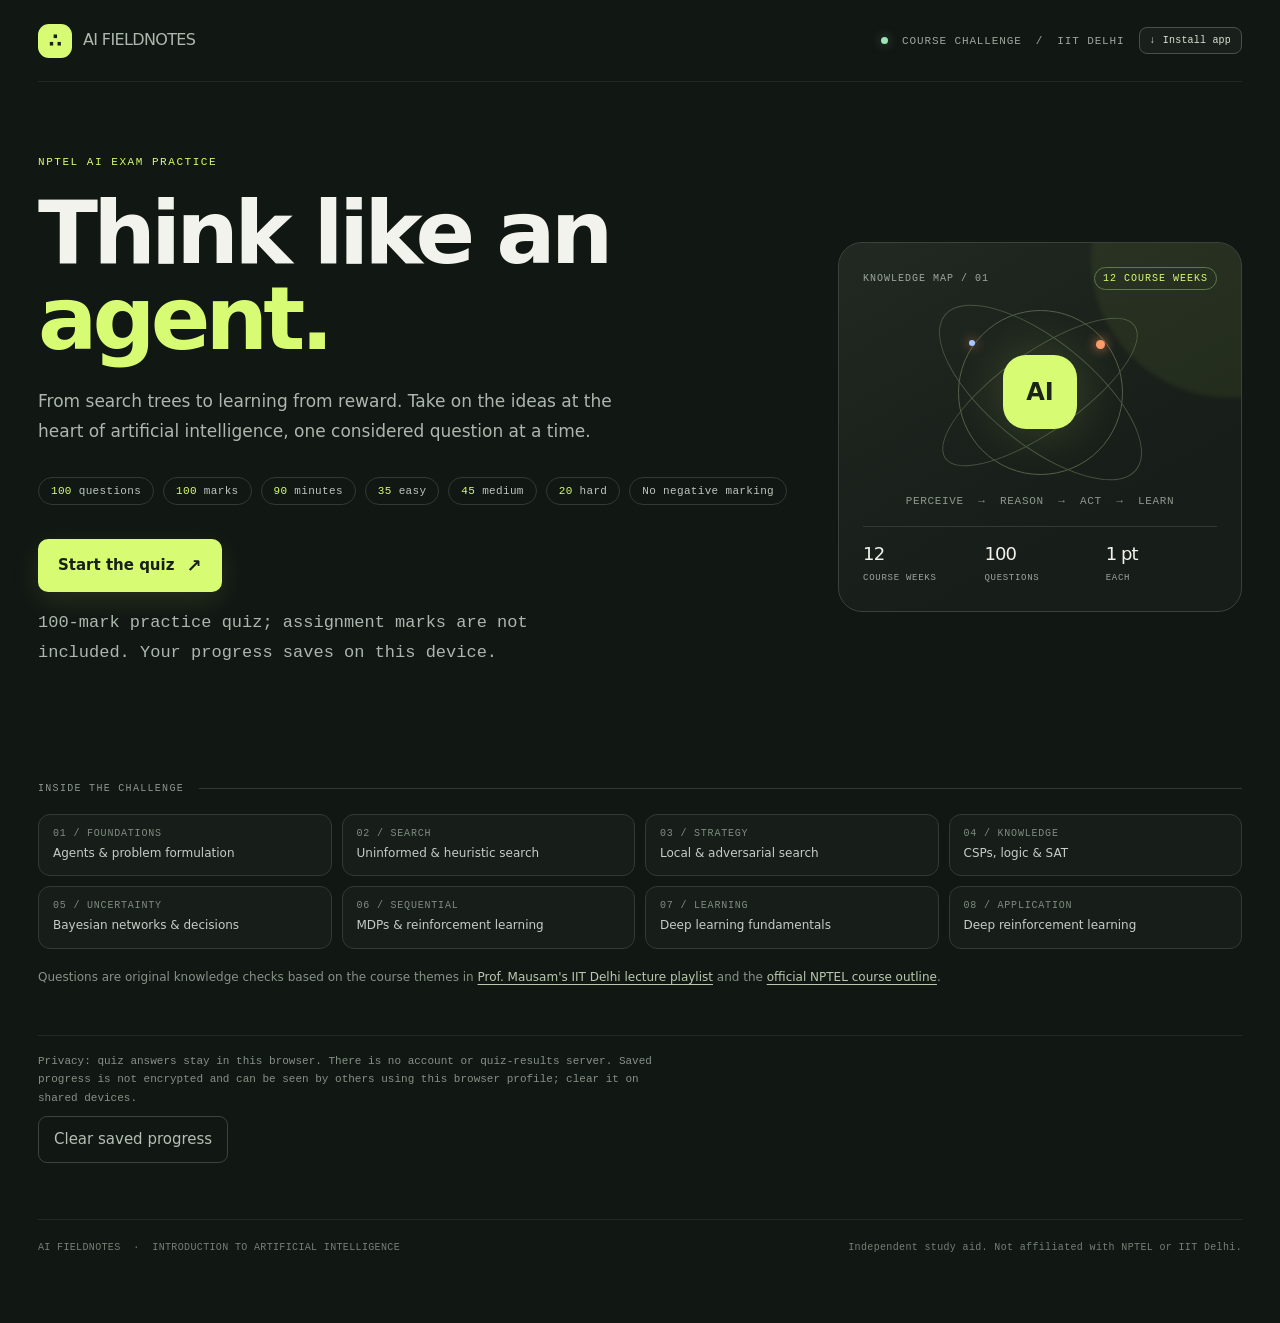
==== index.html @ 31dbb37e "Deploy AI Quiz website" ====
<!doctype html>
<html lang="en">
<head>
  <meta charset="utf-8">
  <meta name="viewport" content="width=device-width, initial-scale=1, viewport-fit=cover">
  <meta name="apple-mobile-web-app-capable" content="yes">
  <meta name="apple-mobile-web-app-status-bar-style" content="black-translucent">
  <meta name="apple-mobile-web-app-title" content="AI Fieldnotes">
  <meta name="mobile-web-app-capable" content="yes">
  <meta name="referrer" content="no-referrer">
  <meta http-equiv="Content-Security-Policy" content="default-src 'self'; script-src 'self'; style-src 'self'; img-src 'self' data:; font-src 'self'; connect-src 'self'; manifest-src 'self'; worker-src 'self'; base-uri 'self'; form-action 'self'; object-src 'none'">
  <link rel="manifest" href="./manifest.webmanifest">
  <link rel="icon" href="./favicon.svg" type="image/svg+xml">
  <link rel="apple-touch-icon" sizes="180x180" href="./icons/apple-touch-icon.png">
  <meta name="theme-color" content="#111713">
  <meta name="description" content="A 100-question, 100-mark exam practice quiz based on the IIT Delhi Introduction to Artificial Intelligence course.">
  <title>AI Fieldnotes — Introduction to Artificial Intelligence</title>

  <link rel="stylesheet" href="./styles.css?v=15">
</head>
<body>
  <div class="shell">
    <header class="topbar">
      <a class="brand" href="#" aria-label="AI Fieldnotes home"><span class="brand-mark">∴</span><span>AI <span>FIELDNOTES</span></span></a>
      <div class="top-right"><span class="status-dot"></span><span class="top-label">Course challenge</span><span aria-hidden="true" class="top-divider">/</span><span class="top-label">IIT Delhi</span><button id="install-btn" class="install-btn" type="button" aria-label="Install AI Fieldnotes">&#8595; <span>Install app</span></button></div>
    </header>

    <main id="welcome-view">
      <section class="hero">
        <div class="hero-copy">
          <div class="eyebrow">NPTEL AI exam practice</div>
          <h1>Think like an <span class="accent">agent.</span></h1>
          <p>From search trees to learning from reward. Take on the ideas at the heart of artificial intelligence, one considered question at a time.</p>
          <div class="pill-row"><span class="pill"><strong>100</strong> questions</span><span class="pill"><strong>100</strong> marks</span><span class="pill"><strong>90</strong> minutes</span><span class="pill"><strong>35</strong> easy</span><span class="pill"><strong>45</strong> medium</span><span class="pill"><strong>20</strong> hard</span><span class="pill">No negative marking</span></div>
          <div class="start-actions">
            <button id="start-btn" class="primary-btn" type="button" disabled aria-busy="true">Loading quiz...</button>
            <button id="end-saved-btn" class="quiet-btn hidden" type="button">End saved quiz and see results</button>
          </div>
          <p id="app-status" class="app-status" role="status" aria-live="polite">Preparing your quiz...</p>
          <p class="hero-note">100-mark practice quiz; assignment marks are not included. Your progress saves on this device.</p>
        </div>
        <aside class="visual-card" aria-label="Quiz overview">
          <div class="visual-top"><span>Knowledge map / 01</span><span class="live-tag">12 course weeks</span></div>
          <div class="orbit-wrap"><div class="orbit"><div class="orbit-core">AI</div><span class="orbit-dot"></span><span class="orbit-dot two"></span></div></div>
          <div class="visual-caption">PERCEIVE&nbsp; → &nbsp;REASON&nbsp; → &nbsp;ACT&nbsp; → &nbsp;LEARN</div>
          <div class="mini-stats"><div class="mini-stat"><b>12</b><span>Course weeks</span></div><div class="mini-stat"><b>100</b><span>Questions</span></div><div class="mini-stat"><b>1 pt</b><span>Each</span></div></div>
        </aside>
      </section>
      <section class="coverage" aria-labelledby="coverage-title">
        <div class="section-line" id="coverage-title">Inside the challenge</div>
        <div class="topic-grid">
          <div class="topic-chip"><b>01 / FOUNDATIONS</b>Agents & problem formulation</div>
          <div class="topic-chip"><b>02 / SEARCH</b>Uninformed & heuristic search</div>
          <div class="topic-chip"><b>03 / STRATEGY</b>Local & adversarial search</div>
          <div class="topic-chip"><b>04 / KNOWLEDGE</b>CSPs, logic & SAT</div>
          <div class="topic-chip"><b>05 / UNCERTAINTY</b>Bayesian networks & decisions</div>
          <div class="topic-chip"><b>06 / SEQUENTIAL</b>MDPs & reinforcement learning</div>
          <div class="topic-chip"><b>07 / LEARNING</b>Deep learning fundamentals</div>
          <div class="topic-chip"><b>08 / APPLICATION</b>Deep reinforcement learning</div>
        </div>
        <p class="source-note">Questions are original knowledge checks based on the course themes in <a href="https://youtube.com/playlist?list=PLp6ek2hDcoNB_YJCruBFjhF79f5ZHyBuz" target="_blank" rel="noreferrer">Prof. Mausam's IIT Delhi lecture playlist</a> and the <a href="https://archive.nptel.ac.in/content/syllabus_pdf/106102220.pdf" target="_blank" rel="noreferrer">official NPTEL course outline</a>.</p>
        <hr class="privacy-divider" aria-hidden="true">
        <p class="hero-note privacy-note">Privacy: quiz answers stay in this browser. There is no account or quiz-results server. Saved progress is not encrypted and can be seen by others using this browser profile; clear it on shared devices.</p>
        <button id="clear-saved-btn" class="quiet-btn" type="button">Clear saved progress</button>
      </section>
    </main>

    <main id="quiz-view" class="hidden" aria-live="polite"></main>
    <main id="result-view" class="hidden"></main>
    <footer class="footer"><span>AI FIELDNOTES &nbsp;·&nbsp; INTRODUCTION TO ARTIFICIAL INTELLIGENCE</span><span>Independent study aid. Not affiliated with NPTEL or IIT Delhi.</span></footer>
  </div>

  <div id="modal-root"></div>
  <div id="toast-root" aria-live="polite"></div>
    <script src="./app.js" defer></script>
</body>
</html>
---- styles.css ----
:root{color-scheme:dark;--bg:#111713;--panel:#191f1b;--panel2:#202823;--line:#303b33;--text:#f1f3ec;--muted:#9ca79d;--lime:#d7fb72;--lime-dark:#a7cd45;--orange:#ff9b6a;--green:#9be5b7;--red:#ff917f;--mono:ui-monospace,SFMono-Regular,Consolas,monospace;--sans:system-ui,-apple-system,BlinkMacSystemFont,"Segoe UI",sans-serif;--display:system-ui,-apple-system,BlinkMacSystemFont,"Segoe UI",sans-serif;--radius:18px}
    *{box-sizing:border-box}html{scroll-behavior:smooth}body{margin:0;background:var(--bg);color:var(--text);font-family:var(--sans);font-size:15px;line-height:1.55}button{font:inherit;color:inherit}button:focus-visible,a:focus-visible,summary:focus-visible{outline:2px solid var(--lime);outline-offset:3px}a{color:inherit}.shell{max-width:1280px;margin:auto;padding:0 38px}.topbar{height:82px;display:flex;align-items:center;justify-content:space-between;border-bottom:1px solid rgba(255,255,255,.08)}.brand{display:flex;gap:11px;align-items:center;text-decoration:none;font-family:var(--display);font-weight:800;font-size:16px;letter-spacing:-.04em}.brand-mark{width:34px;height:34px;border-radius:11px;background:var(--lime);color:#172015;display:grid;place-items:center;font-size:19px;font-weight:800}.brand span:last-child{color:#aeb8ad;font-weight:500}.top-right{display:flex;align-items:center;gap:14px;color:var(--muted);font:11px var(--mono);letter-spacing:.08em;text-transform:uppercase}.status-dot{width:7px;height:7px;background:var(--green);border-radius:50%;box-shadow:0 0 12px #9be5b766}.eyebrow{font:11px var(--mono);letter-spacing:.14em;text-transform:uppercase;color:var(--lime)}h1,h2,h3,p{margin-top:0}h1,h2,h3{font-family:var(--display);letter-spacing:-.055em}h1{font-size:clamp(48px,7vw,88px);line-height:.98;font-weight:700;margin:22px 0 25px;max-width:760px}h1 .accent{color:var(--lime)}h2{font-size:clamp(25px,3vw,36px);line-height:1.12;margin-bottom:10px}h3{font-size:19px;margin-bottom:7px}.muted{color:var(--muted)}.hero{display:grid;grid-template-columns:minmax(0,1.3fr) minmax(300px,.7fr);gap:50px;padding:74px 0 60px;align-items:center}.hero-copy p{max-width:585px;font-size:17px;line-height:1.75;color:#adb7ad;margin-bottom:30px}.pill-row{display:flex;gap:9px;flex-wrap:wrap;margin-bottom:34px}.pill{border:1px solid var(--line);border-radius:100px;padding:7px 12px;color:#bdc7bd;font:11px var(--mono);letter-spacing:.03em}.pill strong{color:var(--lime);font-weight:500}.primary-btn,.secondary-btn,.quiet-btn{border:0;cursor:pointer;transition:transform .18s ease,background .18s ease,border-color .18s ease}.primary-btn{display:inline-flex;align-items:center;justify-content:center;gap:12px;background:var(--lime);color:#172015;border-radius:10px;padding:15px 20px;font-weight:700;box-shadow:0 9px 28px #d7fb721a}.primary-btn:hover{background:#e2ff95;transform:translateY(-2px)}.primary-btn .arrow{font-size:18px;line-height:1}.hero-note{font:11px var(--mono);color:#879287;margin:16px 0 0}.visual-card{border:1px solid #39433a;background:linear-gradient(150deg,#212922,#171d18 70%);border-radius:24px;padding:24px;position:relative;overflow:hidden;min-height:370px}.visual-card:after{content:"";position:absolute;width:280px;height:280px;right:-130px;top:-125px;border-radius:50%;background:#c9f56410;filter:blur(2px)}.visual-top{display:flex;align-items:center;justify-content:space-between;font:10px var(--mono);letter-spacing:.1em;color:var(--muted);text-transform:uppercase}.live-tag{border:1px solid #59704a;color:var(--lime);border-radius:100px;padding:5px 8px}.orbit-wrap{height:205px;display:grid;place-items:center;position:relative}.orbit{width:165px;height:165px;border:1px solid #546049;border-radius:50%;display:grid;place-items:center;position:relative}.orbit:before,.orbit:after{content:"";position:absolute;border:1px solid #45533f;border-radius:50%;transform:rotate(-35deg)}.orbit:before{width:230px;height:78px}.orbit:after{width:245px;height:103px;transform:rotate(39deg)}.orbit-core{width:74px;height:74px;border-radius:23px;background:var(--lime);display:grid;place-items:center;color:#1b2417;font:800 24px var(--display);box-shadow:0 0 50px #d7fb7230;z-index:2}.orbit-dot{position:absolute;width:9px;height:9px;background:#ff9b6a;border-radius:50%;right:17px;top:29px;box-shadow:0 0 12px #ff9b6a}.orbit-dot.two{background:#a8c6ff;left:10px;bottom:36px;right:auto;width:6px;height:6px}.visual-caption{font:11px var(--mono);color:#8e998e;text-align:center;letter-spacing:.06em}.mini-stats{display:grid;grid-template-columns:1fr 1fr 1fr;border-top:1px solid var(--line);margin-top:19px;padding-top:16px;gap:10px}.mini-stat b{display:block;font:18px var(--display);letter-spacing:-.05em}.mini-stat span{font:9px var(--mono);color:var(--muted);letter-spacing:.08em;text-transform:uppercase}.section-line{display:flex;align-items:center;gap:15px;color:#8d988e;font:10px var(--mono);letter-spacing:.13em;text-transform:uppercase;margin-bottom:20px}.section-line:after{content:"";height:1px;background:var(--line);flex:1}.coverage{padding:25px 0 56px}.topic-grid{display:grid;grid-template-columns:repeat(4,1fr);gap:10px}.topic-chip{border:1px solid var(--line);border-radius:12px;padding:13px 14px;background:#171d19;color:#c5cec4;font-size:12px}.topic-chip b{display:block;font:10px var(--mono);color:#7f8c80;margin-bottom:5px;letter-spacing:.08em}.source-note{margin-top:19px;color:#879287;font-size:12px}.source-note a{color:#bac9ae;text-decoration-thickness:1px;text-underline-offset:3px}.footer{padding:22px 0 30px;border-top:1px solid rgba(255,255,255,.08);display:flex;justify-content:space-between;gap:20px;color:#758075;font:10px var(--mono);letter-spacing:.035em}
    .quiz-layout{display:grid;grid-template-columns:270px minmax(0,1fr);gap:25px;padding:34px 0 60px}.quiz-side,.question-panel,.result-card{border:1px solid var(--line);border-radius:var(--radius);background:var(--panel)}.quiz-side{padding:22px;height:max-content;position:sticky;top:18px}.side-heading{font:10px var(--mono);letter-spacing:.12em;color:#899489;text-transform:uppercase}.side-title{font:600 17px var(--display);margin:5px 0 2px}.side-meta{font:11px var(--mono);color:#879287}.progress-track{height:5px;border-radius:6px;background:#313a32;overflow:hidden;margin:18px 0 9px}.progress-fill{height:100%;width:0;background:var(--lime);transition:width .3s ease}.progress-label{display:flex;justify-content:space-between;font:10px var(--mono);color:#a1aca1}.question-nav{display:grid;grid-template-columns:repeat(5,1fr);gap:8px;margin:22px 0}.nav-number{aspect-ratio:1;border:1px solid #3b463d;border-radius:9px;background:transparent;color:#9ca69b;font:11px var(--mono);cursor:pointer;position:relative}.nav-number:hover{border-color:#a6be70;color:var(--text)}.nav-number.current{border-color:var(--lime);background:#d7fb7215;color:var(--lime)}.nav-number.answered:not(.current):after{content:"";position:absolute;width:4px;height:4px;right:5px;top:5px;background:var(--lime);border-radius:50%}.nav-number.flagged:before{content:"";position:absolute;left:5px;top:5px;width:5px;height:5px;background:var(--orange);border-radius:50%}.side-legend{display:flex;gap:12px;color:#839083;font:9px var(--mono);padding-top:14px;border-top:1px solid var(--line)}.legend-dot{display:inline-block;width:5px;height:5px;border-radius:50%;background:var(--lime);margin-right:5px;vertical-align:middle}.legend-dot.orange{background:var(--orange)}.timer-box{border:1px solid var(--line);border-radius:11px;display:flex;justify-content:space-between;padding:12px 13px;margin-top:18px}.timer-label{font:9px var(--mono);color:#879287;text-transform:uppercase;letter-spacing:.08em}.timer-value{font:13px var(--mono);color:#e7eee4}.timer-value.urgent{color:var(--orange)}.question-panel{padding:clamp(23px,4vw,42px);min-height:555px;display:flex;flex-direction:column}.q-topline{display:flex;align-items:center;justify-content:space-between;gap:12px;margin-bottom:33px}.q-number{font:11px var(--mono);color:#9ca69b;letter-spacing:.08em}.q-topic{border:1px solid #495541;border-radius:100px;padding:5px 10px;font:10px var(--mono);color:#c4df8d}.flag-btn{border:0;background:transparent;color:#8e998e;font-size:12px;cursor:pointer;padding:7px}.flag-btn:hover,.flag-btn.active{color:var(--orange)}.question-text{font:600 clamp(23px,3vw,32px)/1.3 var(--display);letter-spacing:-.04em;max-width:800px;margin-bottom:25px}.select-hint{font:10px var(--mono);color:#7f8a7f;margin-bottom:12px}.option-list{display:grid;gap:10px}.option{width:100%;text-align:left;display:grid;grid-template-columns:30px 1fr 18px;align-items:center;gap:13px;border:1px solid #343f36;background:#1b221d;padding:14px 15px;border-radius:12px;color:#dce2d9;cursor:pointer;transition:border .15s ease,background .15s ease}.option:hover{border-color:#71845c;background:#202a21}.option.selected{border-color:var(--lime);background:#d7fb720d}.option-key{height:25px;width:25px;border-radius:8px;border:1px solid #465147;color:#9eaa9e;display:grid;place-items:center;font:10px var(--mono)}.option.selected .option-key{background:var(--lime);border-color:var(--lime);color:#192016}.option-text{font-size:14px;line-height:1.5}.option-check{color:var(--lime);font-size:15px;opacity:0}.option.selected .option-check{opacity:1}.q-bottom{display:flex;justify-content:space-between;align-items:center;gap:10px;margin-top:auto;padding-top:30px}.quiet-btn{background:transparent;border:1px solid #3a453d;border-radius:9px;padding:11px 15px;color:#b5bfb4;cursor:pointer}.quiet-btn:hover:not(:disabled){border-color:#7c8d68;color:var(--text)}.quiet-btn:disabled{opacity:.35;cursor:default}.q-actions{display:flex;gap:9px}.q-bottom .primary-btn{padding:11px 16px;font-size:13px}.keyboard-tip{margin:20px 0 0;text-align:center;color:#788378;font:9px var(--mono)}.kbd{border:1px solid #39433b;border-radius:4px;padding:2px 4px;color:#a9b4a9}
    .result-wrap{padding:42px 0 64px;max-width:1000px;margin:auto}.result-hero{display:grid;grid-template-columns:1.1fr .9fr;gap:20px;margin:27px 0 20px}.result-card{padding:28px}.score-card{background:linear-gradient(145deg,#252e23,#1b221d);position:relative;overflow:hidden}.score-card:after{content:"";position:absolute;width:220px;height:220px;border:1px solid #d7fb721c;border-radius:50%;right:-100px;bottom:-130px;box-shadow:0 0 0 23px #d7fb7208,0 0 0 47px #d7fb7205}.score-label{font:10px var(--mono);letter-spacing:.12em;text-transform:uppercase;color:#a2af9e}.score-big{font:800 clamp(66px,10vw,100px)/1 var(--display);letter-spacing:-.09em;margin:16px 0 6px;color:var(--lime)}.score-big small{font-size:21px;color:#8f9a8e;letter-spacing:-.02em}.score-message{font-size:14px;color:#b9c4b7;max-width:430px}.score-card .primary-btn{margin-top:13px}.result-side{display:flex;flex-direction:column;gap:12px}.stat-card{flex:1;border:1px solid var(--line);background:var(--panel);border-radius:var(--radius);padding:19px 21px}.stat-card span{font:10px var(--mono);color:#89958a;letter-spacing:.1em;text-transform:uppercase}.stat-card b{display:block;font:600 25px var(--display);letter-spacing:-.05em;margin-top:3px}.section-title{display:flex;justify-content:space-between;align-items:baseline;gap:10px;margin:35px 0 14px}.section-title span{font:10px var(--mono);color:#818d82}.breakdown{display:grid;gap:8px}.break-row{display:grid;grid-template-columns:190px 1fr 60px;gap:15px;align-items:center;border:1px solid var(--line);background:#171d19;border-radius:10px;padding:12px 14px}.break-name{font-size:12px;color:#c2cbc1}.break-bar{appearance:none;width:100%;height:5px;border:0;background:#303a32;border-radius:9px;overflow:hidden;vertical-align:middle}.break-bar::-webkit-progress-bar{background:#303a32;border-radius:9px}.break-bar::-webkit-progress-value{background:#a8c867;border-radius:9px}.break-bar::-moz-progress-bar{background:#a8c867;border-radius:9px}.break-score{text-align:right;font:10px var(--mono);color:#aab5a9}.review-box{border:1px solid var(--line);background:var(--panel);border-radius:14px;margin-bottom:10px;overflow:hidden}.review-box summary{cursor:pointer;list-style:none;padding:15px 17px;display:grid;grid-template-columns:35px 1fr auto;align-items:start;gap:10px}.review-box summary::-webkit-details-marker{display:none}.review-icon{width:25px;height:25px;border-radius:8px;display:grid;place-items:center;font:12px var(--mono)}.review-icon.correct{background:#9be5b71b;color:var(--green)}.review-icon.incorrect{background:#ff917f19;color:var(--red)}.review-q{font-size:13px;line-height:1.45}.review-score{font:10px var(--mono);color:#98a397}.review-content{padding:0 20px 18px 62px;color:#aeb9ae;font-size:12px}.review-content p{margin:6px 0}.review-content b{color:#e7eee4}.review-content .correct-answer{color:var(--green)}.review-content .your-answer{color:var(--red)}.review-content .your-answer.neutral{color:#bbc4ba}.result-actions{display:flex;gap:9px;flex-wrap:wrap;margin-top:22px}.result-actions .primary-btn,.result-actions .quiet-btn{font-size:12px}.modal-backdrop{position:fixed;inset:0;background:#090c0ad9;display:grid;place-items:center;padding:20px;z-index:10;backdrop-filter:blur(5px)}.modal{width:min(440px,100%);border:1px solid #485446;background:#1b221d;border-radius:19px;padding:26px;box-shadow:0 20px 80px #0009}.modal h2{font-size:24px;margin-bottom:8px}.modal p{font-size:13px;color:#aab5a8}.modal-actions{display:flex;justify-content:flex-end;gap:8px;margin-top:22px}.hidden{display:none!important}.toast{position:fixed;bottom:20px;left:50%;transform:translateX(-50%);background:#273128;border:1px solid #58674b;color:#e8f2e1;border-radius:10px;padding:10px 15px;font:11px var(--mono);z-index:20;box-shadow:0 10px 35px #0007}
    @media(max-width:900px){.shell{padding:0 24px}.hero{gap:25px}.topic-grid{grid-template-columns:repeat(3,1fr)}.quiz-layout{grid-template-columns:220px minmax(0,1fr);gap:15px}.quiz-side{padding:16px}.question-nav{gap:5px}.nav-number{border-radius:7px}}
    @media(max-width:680px){.shell{padding:0 17px}.topbar{height:66px}.top-right{font-size:9px}.hero{grid-template-columns:1fr;padding:49px 0 42px;gap:32px}.hero-copy p{font-size:15px}.visual-card{min-height:340px}.topic-grid{grid-template-columns:repeat(2,1fr)}.coverage{padding-bottom:38px}.footer{font-size:9px;flex-direction:column;gap:7px}.quiz-layout{grid-template-columns:1fr;padding-top:17px}.quiz-side{position:static;padding:14px}.side-heading,.side-title,.side-meta,.side-legend{display:none}.progress-track{margin:0 0 7px}.progress-label{font-size:9px}.question-nav{display:flex;overflow-x:auto;margin:13px 0 0;padding:1px 1px 4px}.nav-number{flex:0 0 32px;width:32px;height:32px;aspect-ratio:auto}.timer-box{position:absolute;right:17px;top:73px;padding:6px 9px;gap:9px;border:0}.timer-label{display:none}.question-panel{min-height:calc(100dvh - 190px);padding:21px 17px}.q-topline{margin-bottom:25px;padding-right:2px}.question-text{font-size:25px}.option{grid-template-columns:27px 1fr 14px;gap:10px;padding:12px}.option-text{font-size:13px}.q-bottom{padding-top:24px}.q-bottom .primary-btn,.quiet-btn{padding:10px 12px}.keyboard-tip{display:none}.result-wrap{padding-top:28px}.result-hero{grid-template-columns:1fr}.score-card{padding:23px}.result-side{display:grid;grid-template-columns:1fr 1fr}.stat-card{padding:14px}.stat-card b{font-size:20px}.break-row{grid-template-columns:120px 1fr 45px;gap:8px;padding:10px}.break-name{font-size:10px}.review-box summary{grid-template-columns:28px 1fr auto;padding:13px 12px;gap:7px}.review-q{font-size:12px}.review-content{padding:0 13px 15px 47px}.section-title{margin-top:28px}}
    @media(max-width:370px){.shell{padding:0 12px}.top-right{gap:7px}.brand{font-size:14px}.topic-grid{gap:7px}.topic-chip{padding:10px}.q-actions{gap:5px}.q-bottom .primary-btn,.quiet-btn{font-size:11px;padding:9px}.question-text{font-size:22px}}
    @media(prefers-reduced-motion:reduce){*,*:before,*:after{scroll-behavior:auto!important;transition:none!important;animation:none!important}}
  

    .start-actions{display:flex;flex-wrap:wrap;align-items:center;gap:10px}
    .privacy-note{max-width:620px;line-height:1.7}
    .q-topline-info{display:flex;align-items:center;gap:9px;flex-wrap:wrap}
    .difficulty-badge{display:inline-block;border:1px solid var(--line);border-radius:100px;padding:4px 8px;font:9px var(--mono);letter-spacing:.08em}
    .difficulty-easy{color:var(--green);border-color:#3c6950}
    .difficulty-medium{color:#f4d68a;border-color:#6f5e34}
    .difficulty-hard{color:var(--orange);border-color:#73483b}
    body{padding-top:env(safe-area-inset-top);padding-bottom:env(safe-area-inset-bottom)}
    .install-btn{display:inline-flex;align-items:center;gap:7px;border:1px solid #465248;border-radius:8px;background:#19201b;color:#d8e2d5;padding:7px 10px;font:10px var(--mono);letter-spacing:.02em;cursor:pointer;transition:border-color .18s ease,background .18s ease}
    .install-btn:hover{border-color:var(--lime);background:#232c24}
    .install-btn:disabled{opacity:.65;cursor:default}
    .primary-btn:disabled{opacity:.7;cursor:wait;transform:none}
    .app-status{font:11px var(--mono);color:#a8b39f;margin:11px 0 0}
    .app-status.error{color:var(--orange);max-width:470px;line-height:1.7}
    @media(min-width:901px){.shell{padding-left:max(38px,env(safe-area-inset-left));padding-right:max(38px,env(safe-area-inset-right))}}
    @media(min-width:681px) and (max-width:900px){.shell{padding-left:max(24px,env(safe-area-inset-left));padding-right:max(24px,env(safe-area-inset-right))}}
    @media(max-width:680px){.shell{padding-left:max(17px,env(safe-area-inset-left));padding-right:max(17px,env(safe-area-inset-right))}.top-label,.top-divider{display:none}.top-right{gap:8px}.install-btn{padding:7px 8px}}
    @media(max-width:370px){.shell{padding-left:max(12px,env(safe-area-inset-left));padding-right:max(12px,env(safe-area-inset-right))}.install-btn span{display:none}.install-btn{font-size:14px}}
  

    @media print {
      :root{color-scheme:light;--bg:#fff;--panel:#fff;--text:#111;--muted:#555;--line:#ddd}
      body{background:#fff;color:#111}.shell{max-width:none;padding:0}.topbar,.footer,.result-actions,.score-card .primary-btn{display:none!important}
      #welcome-view,#quiz-view{display:none!important}#result-view{display:block!important}.result-wrap{padding:0;max-width:none}
      .result-card,.stat-card,.break-row,.review-box{background:#fff;border-color:#ddd;break-inside:avoid}
      .score-card:after{display:none}.score-big{color:#304915}.result-review{break-inside:avoid}
      details.review-box{display:block}details.review-box:not([open])>.review-content{display:block}
      .result-hero{grid-template-columns:1.1fr .9fr}.section-title{margin:18px 0 8px}
    }
  

.coverage .privacy-divider{border:0;border-top:1px solid rgba(255,255,255,.08);width:100%;margin:48px 0 16px}.coverage .privacy-note{margin-top:0}.coverage #clear-saved-btn{margin-top:8px}
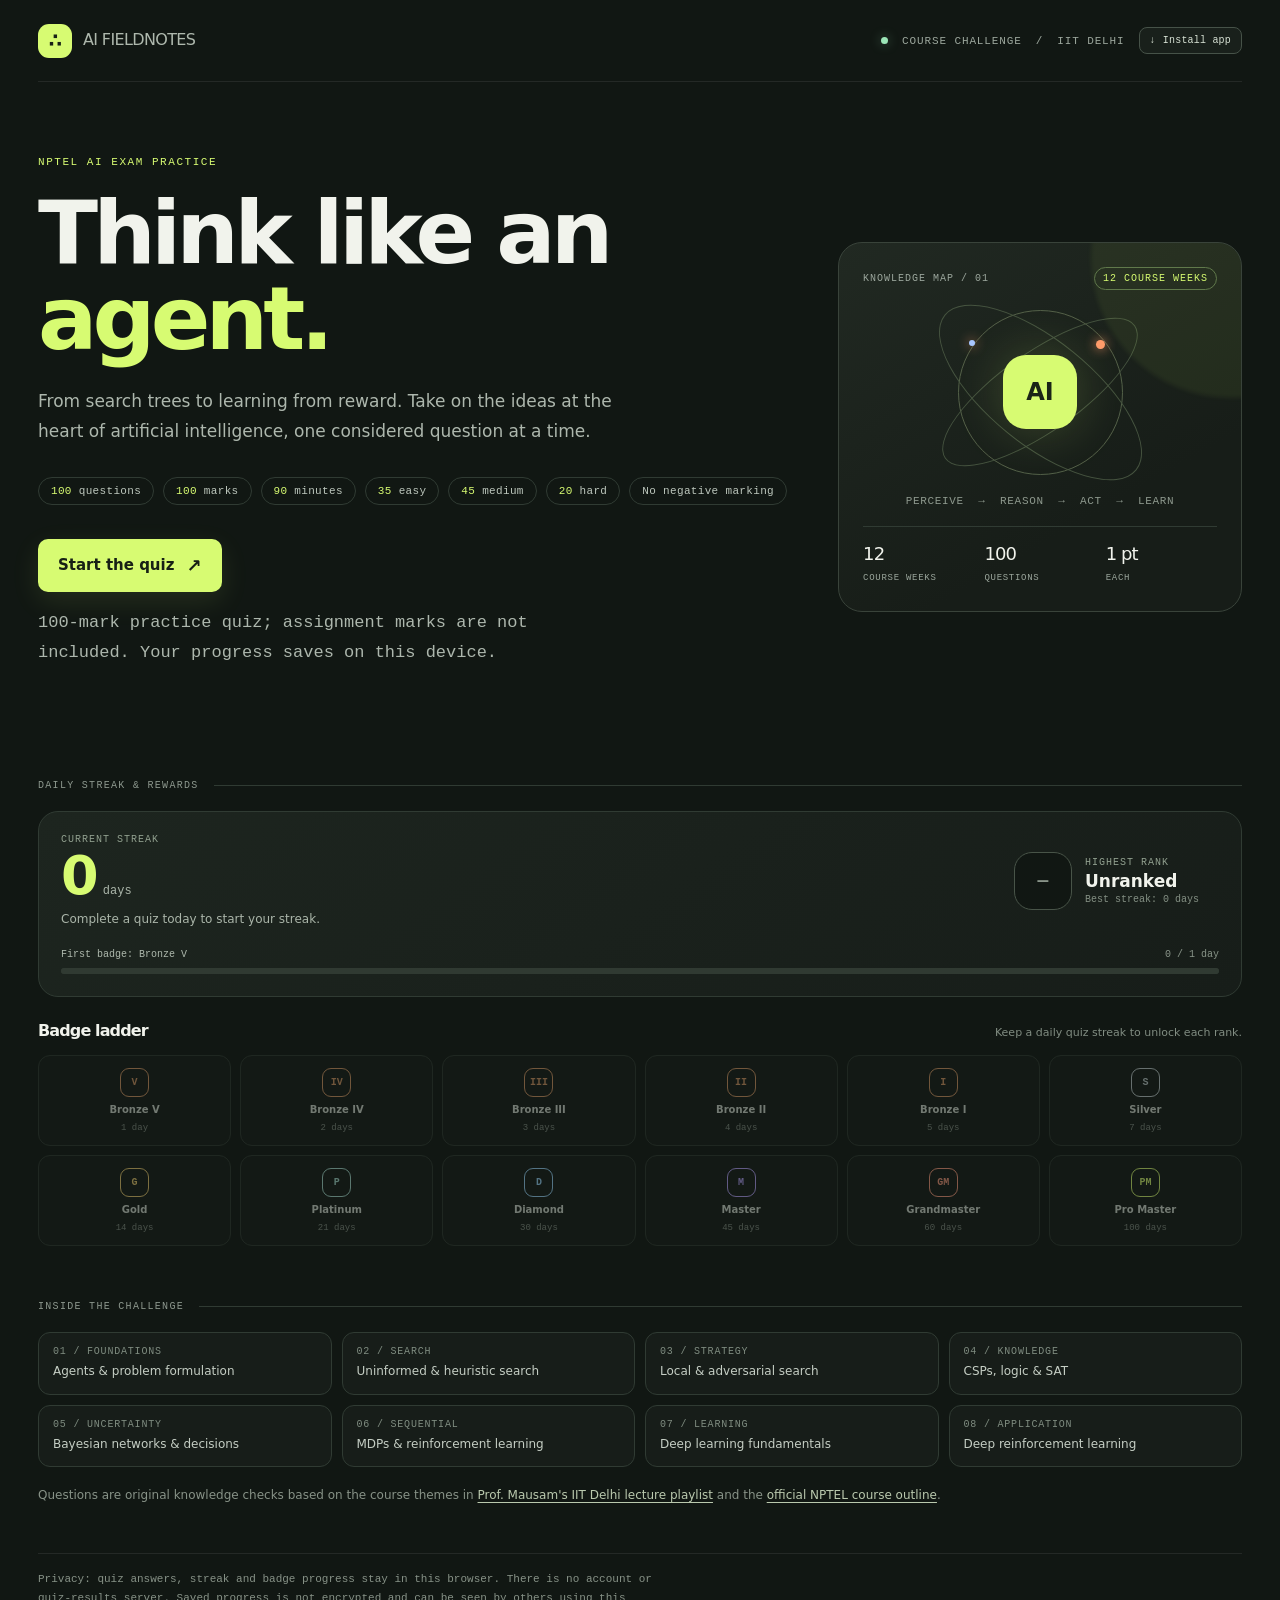
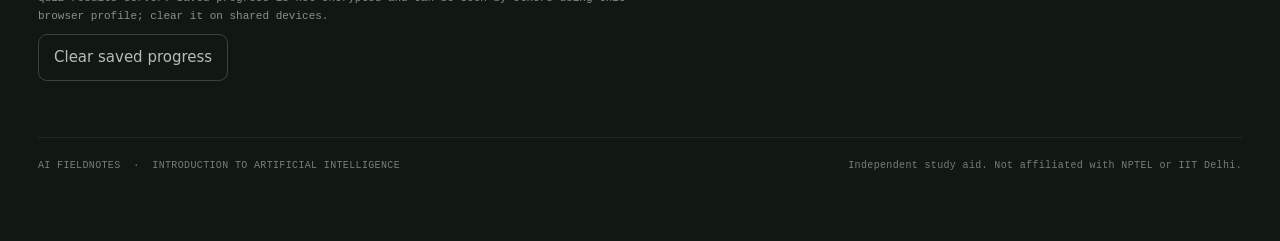
==== commit 2ffdb8fd: "Improve mobile compatibility" ====
--- a/index.html
+++ b/index.html
@@ -16,7 +16,7 @@
   <meta name="description" content="A 100-question, 100-mark exam practice quiz based on the IIT Delhi Introduction to Artificial Intelligence course.">
   <title>AI Fieldnotes — Introduction to Artificial Intelligence</title>
 
-  <link rel="stylesheet" href="./styles.css?v=15">
+  <link rel="stylesheet" href="./styles.css?v=17">
 </head>
 <body>
   <div class="shell">
@@ -46,6 +46,32 @@
           <div class="mini-stats"><div class="mini-stat"><b>12</b><span>Course weeks</span></div><div class="mini-stat"><b>100</b><span>Questions</span></div><div class="mini-stat"><b>1 pt</b><span>Each</span></div></div>
         </aside>
       </section>
+      <section class="progress-section" aria-labelledby="progress-section-title">
+        <div class="section-line" id="progress-section-title">Daily streak &amp; rewards</div>
+        <div class="progress-panel">
+          <div class="streak-overview">
+            <div class="streak-primary">
+              <span class="progress-label-small">Current streak</span>
+              <div class="streak-number"><strong id="streak-current">0</strong><span>days</span></div>
+              <p id="streak-message" class="streak-message">Complete a quiz today to start your streak.</p>
+            </div>
+            <div class="rank-summary">
+              <div id="rank-seal" class="rank-seal" aria-hidden="true">—</div>
+              <div class="rank-summary-copy">
+                <span class="progress-label-small">Highest rank</span>
+                <strong id="rank-current">Unranked</strong>
+                <small id="streak-best">Best streak: 0 days</small>
+              </div>
+            </div>
+          </div>
+          <div class="rank-progress-wrap">
+            <div class="rank-progress-caption"><span id="rank-next-label">First badge: Bronze V</span><span id="rank-next-count">0 / 1 day</span></div>
+            <progress id="rank-progress" class="rank-progress" value="0" max="1" aria-label="Progress toward the next rank badge"></progress>
+          </div>
+        </div>
+        <div class="badge-heading"><h3>Badge ladder</h3><p>Keep a daily quiz streak to unlock each rank.</p></div>
+        <div id="badge-ladder" class="badge-ladder" role="list" aria-label="Streak rank badges"></div>
+      </section>
       <section class="coverage" aria-labelledby="coverage-title">
         <div class="section-line" id="coverage-title">Inside the challenge</div>
         <div class="topic-grid">
@@ -60,7 +86,7 @@
         </div>
         <p class="source-note">Questions are original knowledge checks based on the course themes in <a href="https://youtube.com/playlist?list=PLp6ek2hDcoNB_YJCruBFjhF79f5ZHyBuz" target="_blank" rel="noreferrer">Prof. Mausam's IIT Delhi lecture playlist</a> and the <a href="https://archive.nptel.ac.in/content/syllabus_pdf/106102220.pdf" target="_blank" rel="noreferrer">official NPTEL course outline</a>.</p>
         <hr class="privacy-divider" aria-hidden="true">
-        <p class="hero-note privacy-note">Privacy: quiz answers stay in this browser. There is no account or quiz-results server. Saved progress is not encrypted and can be seen by others using this browser profile; clear it on shared devices.</p>
+        <p class="hero-note privacy-note">Privacy: quiz answers, streak and badge progress stay in this browser. There is no account or quiz-results server. Saved progress is not encrypted and can be seen by others using this browser profile; clear it on shared devices.</p>
         <button id="clear-saved-btn" class="quiet-btn" type="button">Clear saved progress</button>
       </section>
     </main>
--- a/styles.css
+++ b/styles.css
@@ -1,4 +1,4 @@
-    :root{color-scheme:dark;--bg:#111713;--panel:#191f1b;--panel2:#202823;--line:#303b33;--text:#f1f3ec;--muted:#9ca79d;--lime:#d7fb72;--lime-dark:#a7cd45;--orange:#ff9b6a;--green:#9be5b7;--red:#ff917f;--mono:ui-monospace,SFMono-Regular,Consolas,monospace;--sans:system-ui,-apple-system,BlinkMacSystemFont,"Segoe UI",sans-serif;--display:system-ui,-apple-system,BlinkMacSystemFont,"Segoe UI",sans-serif;--radius:18px}
+﻿    :root{color-scheme:dark;--bg:#111713;--panel:#191f1b;--panel2:#202823;--line:#303b33;--text:#f1f3ec;--muted:#9ca79d;--lime:#d7fb72;--lime-dark:#a7cd45;--orange:#ff9b6a;--green:#9be5b7;--red:#ff917f;--mono:ui-monospace,SFMono-Regular,Consolas,monospace;--sans:system-ui,-apple-system,BlinkMacSystemFont,"Segoe UI",sans-serif;--display:system-ui,-apple-system,BlinkMacSystemFont,"Segoe UI",sans-serif;--radius:18px}
     *{box-sizing:border-box}html{scroll-behavior:smooth}body{margin:0;background:var(--bg);color:var(--text);font-family:var(--sans);font-size:15px;line-height:1.55}button{font:inherit;color:inherit}button:focus-visible,a:focus-visible,summary:focus-visible{outline:2px solid var(--lime);outline-offset:3px}a{color:inherit}.shell{max-width:1280px;margin:auto;padding:0 38px}.topbar{height:82px;display:flex;align-items:center;justify-content:space-between;border-bottom:1px solid rgba(255,255,255,.08)}.brand{display:flex;gap:11px;align-items:center;text-decoration:none;font-family:var(--display);font-weight:800;font-size:16px;letter-spacing:-.04em}.brand-mark{width:34px;height:34px;border-radius:11px;background:var(--lime);color:#172015;display:grid;place-items:center;font-size:19px;font-weight:800}.brand span:last-child{color:#aeb8ad;font-weight:500}.top-right{display:flex;align-items:center;gap:14px;color:var(--muted);font:11px var(--mono);letter-spacing:.08em;text-transform:uppercase}.status-dot{width:7px;height:7px;background:var(--green);border-radius:50%;box-shadow:0 0 12px #9be5b766}.eyebrow{font:11px var(--mono);letter-spacing:.14em;text-transform:uppercase;color:var(--lime)}h1,h2,h3,p{margin-top:0}h1,h2,h3{font-family:var(--display);letter-spacing:-.055em}h1{font-size:clamp(48px,7vw,88px);line-height:.98;font-weight:700;margin:22px 0 25px;max-width:760px}h1 .accent{color:var(--lime)}h2{font-size:clamp(25px,3vw,36px);line-height:1.12;margin-bottom:10px}h3{font-size:19px;margin-bottom:7px}.muted{color:var(--muted)}.hero{display:grid;grid-template-columns:minmax(0,1.3fr) minmax(300px,.7fr);gap:50px;padding:74px 0 60px;align-items:center}.hero-copy p{max-width:585px;font-size:17px;line-height:1.75;color:#adb7ad;margin-bottom:30px}.pill-row{display:flex;gap:9px;flex-wrap:wrap;margin-bottom:34px}.pill{border:1px solid var(--line);border-radius:100px;padding:7px 12px;color:#bdc7bd;font:11px var(--mono);letter-spacing:.03em}.pill strong{color:var(--lime);font-weight:500}.primary-btn,.secondary-btn,.quiet-btn{border:0;cursor:pointer;transition:transform .18s ease,background .18s ease,border-color .18s ease}.primary-btn{display:inline-flex;align-items:center;justify-content:center;gap:12px;background:var(--lime);color:#172015;border-radius:10px;padding:15px 20px;font-weight:700;box-shadow:0 9px 28px #d7fb721a}.primary-btn:hover{background:#e2ff95;transform:translateY(-2px)}.primary-btn .arrow{font-size:18px;line-height:1}.hero-note{font:11px var(--mono);color:#879287;margin:16px 0 0}.visual-card{border:1px solid #39433a;background:linear-gradient(150deg,#212922,#171d18 70%);border-radius:24px;padding:24px;position:relative;overflow:hidden;min-height:370px}.visual-card:after{content:"";position:absolute;width:280px;height:280px;right:-130px;top:-125px;border-radius:50%;background:#c9f56410;filter:blur(2px)}.visual-top{display:flex;align-items:center;justify-content:space-between;font:10px var(--mono);letter-spacing:.1em;color:var(--muted);text-transform:uppercase}.live-tag{border:1px solid #59704a;color:var(--lime);border-radius:100px;padding:5px 8px}.orbit-wrap{height:205px;display:grid;place-items:center;position:relative}.orbit{width:165px;height:165px;border:1px solid #546049;border-radius:50%;display:grid;place-items:center;position:relative}.orbit:before,.orbit:after{content:"";position:absolute;border:1px solid #45533f;border-radius:50%;transform:rotate(-35deg)}.orbit:before{width:230px;height:78px}.orbit:after{width:245px;height:103px;transform:rotate(39deg)}.orbit-core{width:74px;height:74px;border-radius:23px;background:var(--lime);display:grid;place-items:center;color:#1b2417;font:800 24px var(--display);box-shadow:0 0 50px #d7fb7230;z-index:2}.orbit-dot{position:absolute;width:9px;height:9px;background:#ff9b6a;border-radius:50%;right:17px;top:29px;box-shadow:0 0 12px #ff9b6a}.orbit-dot.two{background:#a8c6ff;left:10px;bottom:36px;right:auto;width:6px;height:6px}.visual-caption{font:11px var(--mono);color:#8e998e;text-align:center;letter-spacing:.06em}.mini-stats{display:grid;grid-template-columns:1fr 1fr 1fr;border-top:1px solid var(--line);margin-top:19px;padding-top:16px;gap:10px}.mini-stat b{display:block;font:18px var(--display);letter-spacing:-.05em}.mini-stat span{font:9px var(--mono);color:var(--muted);letter-spacing:.08em;text-transform:uppercase}.section-line{display:flex;align-items:center;gap:15px;color:#8d988e;font:10px var(--mono);letter-spacing:.13em;text-transform:uppercase;margin-bottom:20px}.section-line:after{content:"";height:1px;background:var(--line);flex:1}.coverage{padding:25px 0 56px}.topic-grid{display:grid;grid-template-columns:repeat(4,1fr);gap:10px}.topic-chip{border:1px solid var(--line);border-radius:12px;padding:13px 14px;background:#171d19;color:#c5cec4;font-size:12px}.topic-chip b{display:block;font:10px var(--mono);color:#7f8c80;margin-bottom:5px;letter-spacing:.08em}.source-note{margin-top:19px;color:#879287;font-size:12px}.source-note a{color:#bac9ae;text-decoration-thickness:1px;text-underline-offset:3px}.footer{padding:22px 0 30px;border-top:1px solid rgba(255,255,255,.08);display:flex;justify-content:space-between;gap:20px;color:#758075;font:10px var(--mono);letter-spacing:.035em}
     .quiz-layout{display:grid;grid-template-columns:270px minmax(0,1fr);gap:25px;padding:34px 0 60px}.quiz-side,.question-panel,.result-card{border:1px solid var(--line);border-radius:var(--radius);background:var(--panel)}.quiz-side{padding:22px;height:max-content;position:sticky;top:18px}.side-heading{font:10px var(--mono);letter-spacing:.12em;color:#899489;text-transform:uppercase}.side-title{font:600 17px var(--display);margin:5px 0 2px}.side-meta{font:11px var(--mono);color:#879287}.progress-track{height:5px;border-radius:6px;background:#313a32;overflow:hidden;margin:18px 0 9px}.progress-fill{height:100%;width:0;background:var(--lime);transition:width .3s ease}.progress-label{display:flex;justify-content:space-between;font:10px var(--mono);color:#a1aca1}.question-nav{display:grid;grid-template-columns:repeat(5,1fr);gap:8px;margin:22px 0}.nav-number{aspect-ratio:1;border:1px solid #3b463d;border-radius:9px;background:transparent;color:#9ca69b;font:11px var(--mono);cursor:pointer;position:relative}.nav-number:hover{border-color:#a6be70;color:var(--text)}.nav-number.current{border-color:var(--lime);background:#d7fb7215;color:var(--lime)}.nav-number.answered:not(.current):after{content:"";position:absolute;width:4px;height:4px;right:5px;top:5px;background:var(--lime);border-radius:50%}.nav-number.flagged:before{content:"";position:absolute;left:5px;top:5px;width:5px;height:5px;background:var(--orange);border-radius:50%}.side-legend{display:flex;gap:12px;color:#839083;font:9px var(--mono);padding-top:14px;border-top:1px solid var(--line)}.legend-dot{display:inline-block;width:5px;height:5px;border-radius:50%;background:var(--lime);margin-right:5px;vertical-align:middle}.legend-dot.orange{background:var(--orange)}.timer-box{border:1px solid var(--line);border-radius:11px;display:flex;justify-content:space-between;padding:12px 13px;margin-top:18px}.timer-label{font:9px var(--mono);color:#879287;text-transform:uppercase;letter-spacing:.08em}.timer-value{font:13px var(--mono);color:#e7eee4}.timer-value.urgent{color:var(--orange)}.question-panel{padding:clamp(23px,4vw,42px);min-height:555px;display:flex;flex-direction:column}.q-topline{display:flex;align-items:center;justify-content:space-between;gap:12px;margin-bottom:33px}.q-number{font:11px var(--mono);color:#9ca69b;letter-spacing:.08em}.q-topic{border:1px solid #495541;border-radius:100px;padding:5px 10px;font:10px var(--mono);color:#c4df8d}.flag-btn{border:0;background:transparent;color:#8e998e;font-size:12px;cursor:pointer;padding:7px}.flag-btn:hover,.flag-btn.active{color:var(--orange)}.question-text{font:600 clamp(23px,3vw,32px)/1.3 var(--display);letter-spacing:-.04em;max-width:800px;margin-bottom:25px}.select-hint{font:10px var(--mono);color:#7f8a7f;margin-bottom:12px}.option-list{display:grid;gap:10px}.option{width:100%;text-align:left;display:grid;grid-template-columns:30px 1fr 18px;align-items:center;gap:13px;border:1px solid #343f36;background:#1b221d;padding:14px 15px;border-radius:12px;color:#dce2d9;cursor:pointer;transition:border .15s ease,background .15s ease}.option:hover{border-color:#71845c;background:#202a21}.option.selected{border-color:var(--lime);background:#d7fb720d}.option-key{height:25px;width:25px;border-radius:8px;border:1px solid #465147;color:#9eaa9e;display:grid;place-items:center;font:10px var(--mono)}.option.selected .option-key{background:var(--lime);border-color:var(--lime);color:#192016}.option-text{font-size:14px;line-height:1.5}.option-check{color:var(--lime);font-size:15px;opacity:0}.option.selected .option-check{opacity:1}.q-bottom{display:flex;justify-content:space-between;align-items:center;gap:10px;margin-top:auto;padding-top:30px}.quiet-btn{background:transparent;border:1px solid #3a453d;border-radius:9px;padding:11px 15px;color:#b5bfb4;cursor:pointer}.quiet-btn:hover:not(:disabled){border-color:#7c8d68;color:var(--text)}.quiet-btn:disabled{opacity:.35;cursor:default}.q-actions{display:flex;gap:9px}.q-bottom .primary-btn{padding:11px 16px;font-size:13px}.keyboard-tip{margin:20px 0 0;text-align:center;color:#788378;font:9px var(--mono)}.kbd{border:1px solid #39433b;border-radius:4px;padding:2px 4px;color:#a9b4a9}
     .result-wrap{padding:42px 0 64px;max-width:1000px;margin:auto}.result-hero{display:grid;grid-template-columns:1.1fr .9fr;gap:20px;margin:27px 0 20px}.result-card{padding:28px}.score-card{background:linear-gradient(145deg,#252e23,#1b221d);position:relative;overflow:hidden}.score-card:after{content:"";position:absolute;width:220px;height:220px;border:1px solid #d7fb721c;border-radius:50%;right:-100px;bottom:-130px;box-shadow:0 0 0 23px #d7fb7208,0 0 0 47px #d7fb7205}.score-label{font:10px var(--mono);letter-spacing:.12em;text-transform:uppercase;color:#a2af9e}.score-big{font:800 clamp(66px,10vw,100px)/1 var(--display);letter-spacing:-.09em;margin:16px 0 6px;color:var(--lime)}.score-big small{font-size:21px;color:#8f9a8e;letter-spacing:-.02em}.score-message{font-size:14px;color:#b9c4b7;max-width:430px}.score-card .primary-btn{margin-top:13px}.result-side{display:flex;flex-direction:column;gap:12px}.stat-card{flex:1;border:1px solid var(--line);background:var(--panel);border-radius:var(--radius);padding:19px 21px}.stat-card span{font:10px var(--mono);color:#89958a;letter-spacing:.1em;text-transform:uppercase}.stat-card b{display:block;font:600 25px var(--display);letter-spacing:-.05em;margin-top:3px}.section-title{display:flex;justify-content:space-between;align-items:baseline;gap:10px;margin:35px 0 14px}.section-title span{font:10px var(--mono);color:#818d82}.breakdown{display:grid;gap:8px}.break-row{display:grid;grid-template-columns:190px 1fr 60px;gap:15px;align-items:center;border:1px solid var(--line);background:#171d19;border-radius:10px;padding:12px 14px}.break-name{font-size:12px;color:#c2cbc1}.break-bar{appearance:none;width:100%;height:5px;border:0;background:#303a32;border-radius:9px;overflow:hidden;vertical-align:middle}.break-bar::-webkit-progress-bar{background:#303a32;border-radius:9px}.break-bar::-webkit-progress-value{background:#a8c867;border-radius:9px}.break-bar::-moz-progress-bar{background:#a8c867;border-radius:9px}.break-score{text-align:right;font:10px var(--mono);color:#aab5a9}.review-box{border:1px solid var(--line);background:var(--panel);border-radius:14px;margin-bottom:10px;overflow:hidden}.review-box summary{cursor:pointer;list-style:none;padding:15px 17px;display:grid;grid-template-columns:35px 1fr auto;align-items:start;gap:10px}.review-box summary::-webkit-details-marker{display:none}.review-icon{width:25px;height:25px;border-radius:8px;display:grid;place-items:center;font:12px var(--mono)}.review-icon.correct{background:#9be5b71b;color:var(--green)}.review-icon.incorrect{background:#ff917f19;color:var(--red)}.review-q{font-size:13px;line-height:1.45}.review-score{font:10px var(--mono);color:#98a397}.review-content{padding:0 20px 18px 62px;color:#aeb9ae;font-size:12px}.review-content p{margin:6px 0}.review-content b{color:#e7eee4}.review-content .correct-answer{color:var(--green)}.review-content .your-answer{color:var(--red)}.review-content .your-answer.neutral{color:#bbc4ba}.result-actions{display:flex;gap:9px;flex-wrap:wrap;margin-top:22px}.result-actions .primary-btn,.result-actions .quiet-btn{font-size:12px}.modal-backdrop{position:fixed;inset:0;background:#090c0ad9;display:grid;place-items:center;padding:20px;z-index:10;backdrop-filter:blur(5px)}.modal{width:min(440px,100%);border:1px solid #485446;background:#1b221d;border-radius:19px;padding:26px;box-shadow:0 20px 80px #0009}.modal h2{font-size:24px;margin-bottom:8px}.modal p{font-size:13px;color:#aab5a8}.modal-actions{display:flex;justify-content:flex-end;gap:8px;margin-top:22px}.hidden{display:none!important}.toast{position:fixed;bottom:20px;left:50%;transform:translateX(-50%);background:#273128;border:1px solid #58674b;color:#e8f2e1;border-radius:10px;padding:10px 15px;font:11px var(--mono);z-index:20;box-shadow:0 10px 35px #0007}
@@ -41,3 +41,83 @@
 
 .coverage .privacy-divider{border:0;border-top:1px solid rgba(255,255,255,.08);width:100%;margin:48px 0 16px}.coverage .privacy-note{margin-top:0}.coverage #clear-saved-btn{margin-top:8px}
 
+.progress-section{padding:22px 0 30px}.progress-panel{border:1px solid var(--line);border-radius:20px;background:linear-gradient(145deg,#1d251f,#171d19);padding:22px}.streak-overview{display:grid;grid-template-columns:minmax(0,1fr) auto;align-items:center;gap:24px}.progress-label-small{display:block;color:#91a08f;font:10px var(--mono);letter-spacing:.1em;text-transform:uppercase}.streak-number{display:flex;align-items:baseline;gap:8px;margin:4px 0}.streak-number strong{color:var(--lime);font:700 54px/1 var(--display);letter-spacing:-.07em}.streak-number span{color:#aab5a9;font:12px var(--mono)}.streak-message{margin:7px 0 0;color:#aab5a9;font-size:12px}.rank-summary{display:flex;align-items:center;gap:13px;min-width:205px}.rank-seal{width:58px;height:58px;flex:0 0 58px;display:grid;place-items:center;border:1px solid #485448;border-radius:18px;background:#111713;color:#899489;font:700 18px var(--mono)}.rank-seal.rank-bronze{color:#d99b68;border-color:#805b3e}.rank-seal.rank-silver{color:#c3d0d1;border-color:#697b7a}.rank-seal.rank-gold{color:#f0cf72;border-color:#817046}.rank-seal.rank-platinum{color:#a9e0d3;border-color:#527d74}.rank-seal.rank-diamond{color:#9bd8ff;border-color:#4c7892}.rank-seal.rank-master{color:#b8a4ff;border-color:#6a5d94}.rank-seal.rank-grandmaster{color:#ff9e80;border-color:#8a5847}.rank-seal.rank-pro-master{color:var(--lime);border-color:#80964a}.rank-summary-copy{display:grid;gap:3px}.rank-summary-copy strong{color:var(--text);font:600 17px var(--display)}.rank-summary-copy small{color:#849084;font:10px var(--mono)}.rank-progress-wrap{margin-top:21px}.rank-progress-caption{display:flex;justify-content:space-between;gap:12px;margin-bottom:8px;color:#aeb9ad;font:10px var(--mono)}.rank-progress-caption span:last-child{color:#889488;text-align:right}.rank-progress{appearance:none;display:block;width:100%;height:6px;border:0;border-radius:8px;background:#303a32;overflow:hidden}.rank-progress::-webkit-progress-bar{background:#303a32;border-radius:8px}.rank-progress::-webkit-progress-value{background:var(--lime);border-radius:8px;transition:width .25s ease}.rank-progress::-moz-progress-bar{background:var(--lime);border-radius:8px}.badge-heading{display:flex;align-items:baseline;justify-content:space-between;gap:12px;margin:22px 0 11px}.badge-heading h3{margin:0;font-size:16px}.badge-heading p{margin:0;color:#818d82;font-size:11px}.badge-ladder{display:grid;grid-template-columns:repeat(6,minmax(0,1fr));gap:9px}.rank-tile{min-width:0;min-height:91px;display:flex;flex-direction:column;align-items:center;justify-content:center;gap:5px;border:1px solid #303a32;border-radius:12px;background:#171d19;opacity:.48;text-align:center}.rank-tile.unlocked{opacity:1;background:linear-gradient(150deg,#202821,#171d19)}.rank-tile.current{border-color:var(--rank-color);box-shadow:0 0 0 1px rgba(255,255,255,.04)}.rank-tile.rank-bronze{--rank-color:#d99b68}.rank-tile.rank-silver{--rank-color:#c3d0d1}.rank-tile.rank-gold{--rank-color:#f0cf72}.rank-tile.rank-platinum{--rank-color:#a9e0d3}.rank-tile.rank-diamond{--rank-color:#9bd8ff}.rank-tile.rank-master{--rank-color:#b8a4ff}.rank-tile.rank-grandmaster{--rank-color:#ff9e80}.rank-tile.rank-pro-master{--rank-color:#d7fb72}.rank-token{width:29px;height:29px;display:grid;place-items:center;border:1px solid var(--rank-color);border-radius:9px;color:var(--rank-color);font:700 10px var(--mono)}.rank-tile strong{max-width:100%;overflow-wrap:anywhere;color:#dce4d9;font-size:10px}.rank-tile small{color:#879287;font:9px var(--mono)}.reward-result{display:flex;align-items:center;gap:16px;margin:0 0 22px;padding:18px 20px;border:1px solid var(--line);border-radius:16px;background:linear-gradient(120deg,#202a21,#171d19)}.reward-seal{width:52px;height:52px;flex-basis:52px;border-radius:16px}.reward-result-copy{display:grid;gap:4px}.reward-result-copy>strong{color:var(--text);font:600 18px var(--display)}.reward-result-copy p{margin:0;color:#aab5a8;font-size:12px;line-height:1.55}
+@media(max-width:900px){.badge-ladder{grid-template-columns:repeat(4,minmax(0,1fr))}}
+@media(max-width:680px){.progress-section{padding:12px 0 20px}.progress-panel{padding:17px}.streak-overview{grid-template-columns:1fr;gap:17px}.rank-summary{min-width:0}.badge-ladder{grid-template-columns:repeat(3,minmax(0,1fr))}.badge-heading{align-items:flex-start;flex-direction:column;gap:5px}.rank-tile{min-height:84px}.reward-result{align-items:flex-start;padding:15px}.reward-seal{width:44px;height:44px;flex-basis:44px;border-radius:13px}}
+@media(max-width:370px){.badge-ladder{grid-template-columns:repeat(2,minmax(0,1fr))}.rank-progress-caption{font-size:9px}.streak-number strong{font-size:48px}}
+
+/* Phone layout and touch targets */
+@media(max-width:680px){
+  html,body{width:100%;min-width:0}
+  .shell,#welcome-view,#quiz-view,#result-view,.hero-copy,.visual-card,.progress-panel,.quiz-layout,.quiz-side,.question-panel,.result-wrap{min-width:0}
+  .topbar{gap:8px}
+  .brand{min-width:0;gap:8px;white-space:nowrap}
+  .top-right{flex:0 0 auto}
+  .hero{padding-top:38px}
+  .hero-copy p,.source-note,.privacy-note{overflow-wrap:anywhere}
+  .hero-copy .pill-row{gap:7px}
+  .pill{padding:6px 9px;font-size:10px}
+  .start-actions{display:grid;grid-template-columns:minmax(0,1fr);align-items:stretch}
+  .start-actions .primary-btn,.start-actions .quiet-btn{width:100%;min-height:46px;white-space:normal}
+  .visual-card{width:100%;padding:19px}
+  .visual-top{gap:8px;font-size:9px}
+  .visual-caption{font-size:9px}
+  .mini-stat span{font-size:8px}
+  .quiz-layout{gap:10px}
+  .quiz-side{display:grid;grid-template-columns:minmax(0,1fr) auto;align-items:center;gap:0 12px}
+  .progress-track{grid-column:1;grid-row:1;margin:0 0 7px}
+  .timer-box{position:static;grid-column:2;grid-row:1;align-self:center;margin:0;padding:4px 0 7px;white-space:nowrap}
+  .progress-label{grid-column:1 / -1;grid-row:2}
+  .question-nav{grid-column:1 / -1;grid-row:3;width:100%;gap:7px;padding:3px 1px 7px;overscroll-behavior-x:contain;scrollbar-width:thin;-webkit-overflow-scrolling:touch}
+  .nav-number{flex-basis:40px;width:40px;height:40px;min-height:40px}
+  .side-legend{display:none}
+  .question-panel{min-height:440px;min-height:calc(100svh - 235px);min-height:calc(100dvh - 235px);padding:18px 15px}
+  .q-topline{align-items:flex-start;gap:8px;margin-bottom:22px}
+  .q-topline-info{min-width:0;gap:6px}
+  .q-topic{max-width:100%;overflow-wrap:anywhere}
+  .flag-btn{flex:0 0 auto;min-height:40px;padding:7px 3px}
+  .question-text{font-size:clamp(22px,6vw,27px);overflow-wrap:anywhere}
+  .option{grid-template-columns:28px minmax(0,1fr) 16px;min-height:50px;gap:9px;padding:12px 10px}
+  .option-text{min-width:0;overflow-wrap:anywhere}
+  .q-bottom{flex-wrap:wrap;align-items:stretch}
+  .q-bottom>.quiet-btn,.q-actions,.q-actions .primary-btn{min-height:44px}
+  .q-actions .primary-btn{white-space:normal}
+  .break-row{grid-template-columns:minmax(88px,1.1fr) minmax(35px,1fr) 38px;gap:7px;padding:10px}
+  .break-name{overflow-wrap:anywhere}
+  .review-box summary{grid-template-columns:28px minmax(0,1fr) auto}
+  .review-q{min-width:0;overflow-wrap:anywhere}
+  .review-score{white-space:nowrap}
+  .modal{max-height:calc(100svh - 40px);max-height:calc(100dvh - 40px);overflow-y:auto}
+  .modal-actions{flex-wrap:wrap}
+  .modal-actions button{min-height:44px}
+  .toast{width:max-content;max-width:calc(100vw - 32px);text-align:center;overflow-wrap:anywhere}
+}
+@media(max-width:370px){
+  .shell{padding-left:max(12px,env(safe-area-inset-left));padding-right:max(12px,env(safe-area-inset-right))}
+  h1{font-size:clamp(38px,12vw,46px)}
+  .brand{font-size:13px;gap:6px}
+  .brand-mark{width:30px;height:30px}
+  .top-right{gap:6px}
+  .install-btn{min-height:40px}
+  .visual-card{padding:15px}
+  .orbit-wrap{overflow:hidden}
+  .q-bottom{display:grid;grid-template-columns:minmax(0,1fr) minmax(0,1fr);gap:8px}
+  .q-bottom>.quiet-btn,.q-actions{width:100%;min-width:0}
+  .q-actions{gap:0}
+  .q-actions .primary-btn{width:100%;padding:9px 7px;font-size:11px}
+  .q-bottom>.quiet-btn{padding:9px 7px;font-size:11px}
+  .progress-panel{padding:14px}
+  .rank-progress-caption{align-items:flex-start}
+  .rank-progress-caption span:first-child{min-width:0}
+  .rank-progress-caption span:last-child{white-space:nowrap}
+  .review-content{padding-left:44px}
+}
+@media(orientation:landscape) and (max-height:500px) and (max-width:900px){
+  .hero{grid-template-columns:minmax(0,1.2fr) minmax(220px,.8fr);gap:20px;padding:24px 0}
+  .hero h1{font-size:clamp(38px,7vw,58px)}
+  .visual-card{min-height:290px}
+  .orbit-wrap{height:150px}
+  .quiz-layout{grid-template-columns:180px minmax(0,1fr)}
+  .question-panel{min-height:calc(100dvh - 110px)}
+}
+
